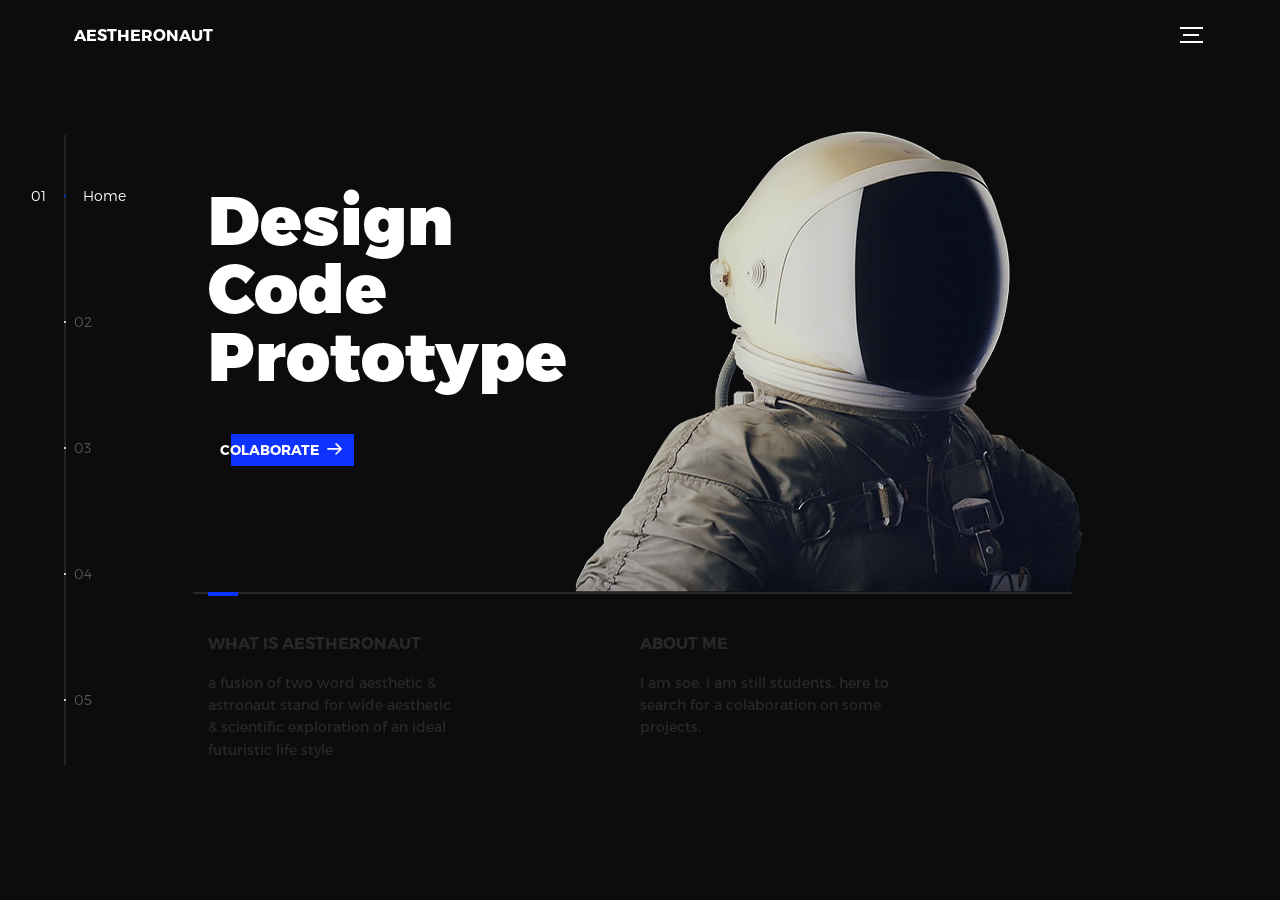
==== index.html @ 9b4fe077 "Initial Commit" ====
<!DOCTYPE html>
<html lang="en">
<head>
  <title>Aestheronaut</title>
  <meta charset="utf-8">
  <meta name="viewport" content="width=device-width, initial-scale=1">
  <meta http-equiv="X-UA-Compatible" content="IE=edge">
  <meta name="description" content="HTML5 website template">
  <meta name="keywords" content="global, template, html, sass, jquery">
  <meta name="author" content="Bucky Maler">
  <link rel="stylesheet" href="assets/css/main.css">
</head>
<body>

<!-- notification for small viewports and landscape oriented smartphones -->
<div class="device-notification">
  <a class="device-notification--logo" href="#0">
    <img src="assets/img/logo.png" alt="">
    <p>Aestheronaut</p>
  </a>
  <p class="device-notification--message">We has so much to offer that we must request you orient your device to portrait or find a larger screen. You won't be disappointed.</p>
</div>

<div class="perspective effect-rotate-left">
  <div class="container"><div class="outer-nav--return"></div>
    <div id="viewport" class="l-viewport">
      <div class="l-wrapper">
        <header class="header">
          <a class="header--logo" href="#0">
            <img src="assets/img/logo.png" alt="">
            <p>Aestheronaut</p>
          </a>
          <button class="header--cta cta">Colaborate</button>
          <div class="header--nav-toggle">
            <span></span>
          </div>
        </header>
        <nav class="l-side-nav">
          <ul class="side-nav">
            <li class="is-active"><span>Home</span></li>
            <li><span>Works</span></li>
            <li><span>Journey</span></li>
            <li><span>Contact</span></li>
            <li><span>Colaborate</span></li>
          </ul>
        </nav>
        <ul class="l-main-content main-content">
          <li class="l-section section section--is-active">
            <div class="intro">
              <div class="intro--banner">
                <h1>Design<br>Code<br>Prototype</h1>
                <button class="cta">Colaborate
                  <svg version="1.1" id="Layer_1" xmlns="http://www.w3.org/2000/svg" xmlns:xlink="http://www.w3.org/1999/xlink" x="0px" y="0px" viewBox="0 0 150 118" style="enable-background:new 0 0 150 118;" xml:space="preserve">
                  <g transform="translate(0.000000,118.000000) scale(0.100000,-0.100000)">
                    <path d="M870,1167c-34-17-55-57-46-90c3-15,81-100,194-211l187-185l-565-1c-431,0-571-3-590-13c-55-28-64-94-18-137c21-20,33-20,597-20h575l-192-193C800,103,794,94,849,39c20-20,39-29,61-29c28,0,63,30,298,262c147,144,272,271,279,282c30,51,23,60-219,304C947,1180,926,1196,870,1167z"/>
                  </g>
                  </svg>
                  <span class="btn-background"></span>
                </button>
                <img src="assets/img/introduction-visual.png" alt="Welcome">
              </div>
              <div class="intro--options">
                <a href="#0">
                  <h3>What is Aestheronaut</h3>
                  <p>a fusion of two word aesthetic & astronaut stand for wide aesthetic & scientific exploration of an ideal futuristic life style</p>
                </a>
                <a href="#0">
                  <h3>About Me</h3>
                  <p>I am soe, i am still students, here to search for a colaboration on some projects.</p>
                </a>
                <a href="#0">
                  <h3></h3>
                  <p></p>
                </a>
              </div>
            </div>
          </li>
          <li class="l-section section">
            <div class="work">
              <h2>Selected work</h2>
              <div class="work--lockup">
                <ul class="slider">
                  <li class="slider--item slider--item-left">
                    <a href="#0">
                      <div class="slider--item-image">
                        <img src="assets/img/work-victory.jpg" alt="Victory">
                      </div>
                      <p class="slider--item-title">Art Archieve</p>
                      <p class="slider--item-description">Collection of art</p>
                    </a>
                  </li>
                  <li class="slider--item slider--item-center">
                    <a href="#0">
                      <div class="slider--item-image">
                        <img src="assets/img/gani.png" alt="Gani Icon">
                      </div>
                      <p class="slider--item-title">Gani [Windows App]</p>
                      <p class="slider--item-description">Simple file organizer app i code to organize folder in spesific category at a single click</p>
                    </a>
                  </li>
                  <li class="slider--item slider--item-right">
                    <a href="#0">
                      <div class="slider--item-image">
                        <img src="assets/img/3dforest.png" alt="Website Experiment">
                      </div>
                      <p class="slider--item-title">3D Website UX</p>
                      <p class="slider--item-description">Last Experiment i do.</p>
                    </a>
                  </li>
                </ul>
                <div class="slider--prev">
                  <svg version="1.1" id="Layer_1" xmlns="http://www.w3.org/2000/svg" xmlns:xlink="http://www.w3.org/1999/xlink" x="0px" y="0px"
                  viewBox="0 0 150 118" style="enable-background:new 0 0 150 118;" xml:space="preserve">
                  <g transform="translate(0.000000,118.000000) scale(0.100000,-0.100000)">
                    <path d="M561,1169C525,1155,10,640,3,612c-3-13,1-36,8-52c8-15,134-145,281-289C527,41,562,10,590,10c22,0,41,9,61,29
                    c55,55,49,64-163,278L296,510h575c564,0,576,0,597,20c46,43,37,109-18,137c-19,10-159,13-590,13l-565,1l182,180
                    c101,99,187,188,193,199c16,30,12,57-12,84C631,1174,595,1183,561,1169z"/>
                  </g>
                  </svg>
                </div>
                <div class="slider--next">
                  <svg version="1.1" id="Layer_1" xmlns="http://www.w3.org/2000/svg" xmlns:xlink="http://www.w3.org/1999/xlink" x="0px" y="0px" viewBox="0 0 150 118" style="enable-background:new 0 0 150 118;" xml:space="preserve">
                  <g transform="translate(0.000000,118.000000) scale(0.100000,-0.100000)">
                    <path d="M870,1167c-34-17-55-57-46-90c3-15,81-100,194-211l187-185l-565-1c-431,0-571-3-590-13c-55-28-64-94-18-137c21-20,33-20,597-20h575l-192-193C800,103,794,94,849,39c20-20,39-29,61-29c28,0,63,30,298,262c147,144,272,271,279,282c30,51,23,60-219,304C947,1180,926,1196,870,1167z"/>
                  </g>
                  </svg>
                </div>
              </div>
            </div>
          </li>
          <li class="l-section section">
            <div class="about">
              <div class="about--banner">
                <h2>Your work is going to fill a large part of your life, and the only way to be truly satisfied is to do what you believe is great work. And the only way to do great work is to love what you do. If you haven't found it yet, keep looking. Don't settle. As with all matters of the heart, you'll know when you find it.</h2>
                <p>Steve Jobs</p>
                <img src="assets/img/about-visual.png" alt="About Us">
              </div>
              <div class="about--options">
                <a href="#0">
                  <h3>Gamedev 2017-2023</h3>
                </a>
                <a href="#0">
                  <h3>Design 2018-Now</h3>
                </a>
                <a href="#0">
                  <h3>Craft 2023-Now</h3>
                </a>
              </div>
            </div>
          </li>
          <li class="l-section section">
            <div class="contact">
              <div class="contact--lockup">
                <div class="modal">
                  <div class="modal--information">
                    <p>Jl. Semarang No.5, Klojen, Malang</p>
                    <a href="mailto:sucahyoemail@gmail.com"></a>
                    <a href="tel:+6283841112298">0838-4111-2298</a>
                  </div>
                  <ul class="modal--options">
                    <li><a href="https://id.linkedin.com/in/sucahyo-d-ismuwiyoto-802b93292">LinkedIn</a></li>
                    <li><a href="https://wa.me/6283841112298/">Contact Us</a></li>
                  </ul>
                </div>
              </div>
            </div>
          </li>
          <li class="l-section section">
            <div class="hire">
              <h2>Lets do</h2>
              <form class="work-request" action="https://formspree.io/f/mkndpvek" method="POST">
                <div class="work-request--options">
                  <span class="options-a">
                    <input id="opt-1" type="checkbox" name="opt-1" value="art & craft">
                    <label for="opt-1">
                      <svg version="1.1" id="Layer_1" xmlns="http://www.w3.org/2000/svg" xmlns:xlink="http://www.w3.org/1999/xlink" x="0px" y="0px"
                      viewBox="0 0 150 111" style="enable-background:new 0 0 150 111;" xml:space="preserve">
                      <g transform="translate(0.000000,111.000000) scale(0.100000,-0.100000)">
                        <path d="M950,705L555,310L360,505C253,612,160,700,155,700c-6,0-44-34-85-75l-75-75l278-278L550-5l475,475c261,261,475,480,475,485c0,13-132,145-145,145C1349,1100,1167,922,950,705z"/>
                      </g>
                      </svg>
                      Art & Craft
                    </label>
                    <input id="opt-2" type="checkbox" name="opt-2" value="graphic design">
                    <label for="opt-2">
                      <svg version="1.1" id="Layer_1" xmlns="http://www.w3.org/2000/svg" xmlns:xlink="http://www.w3.org/1999/xlink" x="0px" y="0px"
                      viewBox="0 0 150 111" style="enable-background:new 0 0 150 111;" xml:space="preserve">
                      <g transform="translate(0.000000,111.000000) scale(0.100000,-0.100000)">
                        <path d="M950,705L555,310L360,505C253,612,160,700,155,700c-6,0-44-34-85-75l-75-75l278-278L550-5l475,475c261,261,475,480,475,485c0,13-132,145-145,145C1349,1100,1167,922,950,705z"/>
                      </g>
                      </svg>
                      Photography
                    </label>
                    <input id="opt-3" type="checkbox" name="opt-3" value="motion design">
                    <label for="opt-3">
                      <svg version="1.1" id="Layer_1" xmlns="http://www.w3.org/2000/svg" xmlns:xlink="http://www.w3.org/1999/xlink" x="0px" y="0px"
                      viewBox="0 0 150 111" style="enable-background:new 0 0 150 111;" xml:space="preserve">
                      <g transform="translate(0.000000,111.000000) scale(0.100000,-0.100000)">
                        <path d="M950,705L555,310L360,505C253,612,160,700,155,700c-6,0-44-34-85-75l-75-75l278-278L550-5l475,475c261,261,475,480,475,485c0,13-132,145-145,145C1349,1100,1167,922,950,705z"/>
                      </g>
                      </svg>
                      3D Visualisation
                    </label>
                  </span>
                  <span class="options-b">
                    <input id="opt-4" type="checkbox" name="opt-4" value="ux design">
                    <label for="opt-4">
                      <svg version="1.1" id="Layer_1" xmlns="http://www.w3.org/2000/svg" xmlns:xlink="http://www.w3.org/1999/xlink" x="0px" y="0px"
                      viewBox="0 0 150 111" style="enable-background:new 0 0 150 111;" xml:space="preserve">
                      <g transform="translate(0.000000,111.000000) scale(0.100000,-0.100000)">
                        <path d="M950,705L555,310L360,505C253,612,160,700,155,700c-6,0-44-34-85-75l-75-75l278-278L550-5l475,475c261,261,475,480,475,485c0,13-132,145-145,145C1349,1100,1167,922,950,705z"/>
                      </g>
                      </svg>
                      App Design
                    </label>
                    <input id="opt-5" type="checkbox" name="opt-5" value="webdesign">
                    <label for="opt-5">
                      <svg version="1.1" id="Layer_1" xmlns="http://www.w3.org/2000/svg" xmlns:xlink="http://www.w3.org/1999/xlink" x="0px" y="0px"
                      viewBox="0 0 150 111" style="enable-background:new 0 0 150 111;" xml:space="preserve">
                      <g transform="translate(0.000000,111.000000) scale(0.100000,-0.100000)">
                        <path d="M950,705L555,310L360,505C253,612,160,700,155,700c-6,0-44-34-85-75l-75-75l278-278L550-5l475,475c261,261,475,480,475,485c0,13-132,145-145,145C1349,1100,1167,922,950,705z"/>
                      </g>
                      </svg>
                      Webdesign
                    </label>
                    <input id="opt-6" type="checkbox" name="opt-6" value="Scientific Experiment">
                    <label for="opt-6">
                      <svg version="1.1" id="Layer_1" xmlns="http://www.w3.org/2000/svg" xmlns:xlink="http://www.w3.org/1999/xlink" x="0px" y="0px"
                      viewBox="0 0 150 111" style="enable-background:new 0 0 150 111;" xml:space="preserve">
                      <g transform="translate(0.000000,111.000000) scale(0.100000,-0.100000)">
                        <path d="M950,705L555,310L360,505C253,612,160,700,155,700c-6,0-44-34-85-75l-75-75l278-278L550-5l475,475c261,261,475,480,475,485c0,13-132,145-145,145C1349,1100,1167,922,950,705z"/>
                      </g>
                      </svg>
                      Scientific Experiment
                    </label>
                  </span>
                </div>
                <div class="work-request--information">
                  <div class="information-name">
                    <input id="name" type="text" name="name" spellcheck="false" required>
                    <label for="name">Name</label>
                  </div>
                  <div class="information-email">
                    <input id="email" type="email" name="mail" spellcheck="false" required>
                    <label for="email">Email</label>
                  </div>
                </div>
                <input type="submit" value="Send Request">
              </form>
            </div>
          </li>
        </ul>
      </div>
    </div>
  </div>
  <ul class="outer-nav">
    <li class="is-active">Home</li>
    <li>Works</li>
    <li>Journey</li>
    <li>Contact</li>
    <li>Colaborate</li>
  </ul>
</div>

<script src="https://ajax.googleapis.com/ajax/libs/jquery/2.2.4/jquery.min.js"></script>
<script>window.jQuery || document.write('<script src="assets/js/vendor/jquery-2.2.4.min.js"><\/script>')</script>
<script src="assets/js/functions-min.js"></script>
</body>
</html>
---- assets/css/main.css ----
@font-face{font-family:'Montserrat';src:url("fonts/Montserrat-Black.eot");src:local("☺"),url("fonts/Montserrat-Black.woff") format("woff"),url("fonts/Montserrat-Black.ttf") format("truetype"),url("fonts/Montserrat-Black.svg") format("svg");font-weight:900;font-style:normal}@font-face{font-family:'Montserrat';src:url("fonts/Montserrat-Bold.eot");src:local("☺"),url("fonts/Montserrat-Bold.woff") format("woff"),url("fonts/Montserrat-Bold.ttf") format("truetype"),url("fonts/Montserrat-Bold.svg") format("svg");font-weight:700;font-style:normal}@font-face{font-family:'Montserrat';src:url("fonts/Montserrat-Regular.eot");src:local("☺"),url("fonts/Montserrat-Regular.woff") format("woff"),url("fonts/Montserrat-Regular.ttf") format("truetype"),url("fonts/Montserrat-Regular.svg") format("svg");font-weight:400;font-style:normal}@font-face{font-family:'Montserrat';src:url("fonts/Montserrat-Light.eot");src:local("☺"),url("fonts/Montserrat-Light.woff") format("woff"),url("fonts/Montserrat-Light.ttf") format("truetype"),url("fonts/Montserrat-Light.svg") format("svg");font-weight:300;font-style:normal}/*! normalize.css v3.0.2 | MIT License | git.io/normalize */html{font-family:sans-serif;-ms-text-size-adjust:100%;-webkit-text-size-adjust:100%}body{margin:0}article,aside,details,figcaption,figure,footer,header,hgroup,main,menu,nav,section,summary{display:block}audio,canvas,progress,video{display:inline-block;vertical-align:baseline}audio:not([controls]){display:none;height:0}[hidden],template{display:none}a{background-color:transparent}a:active,a:hover{outline:0}abbr[title]{border-bottom:1px dotted}b,strong{font-weight:bold}dfn{font-style:italic}h1{font-size:2em;margin:0.67em 0}mark{background:#ff0;color:#000}small{font-size:80%}sub,sup{font-size:75%;line-height:0;position:relative;vertical-align:baseline}sup{top:-0.5em}sub{bottom:-0.25em}img{border:0}svg:not(:root){overflow:hidden}figure{margin:1em 40px}hr{box-sizing:content-box;height:0}pre{overflow:auto}code,kbd,pre,samp{font-family:monospace, monospace;font-size:1em}button,input,optgroup,select,textarea{color:inherit;font:inherit;margin:0}button{overflow:visible}button,select{text-transform:none}button,html input[type="button"],input[type="reset"],input[type="submit"]{-webkit-appearance:button;cursor:pointer}button[disabled],html input[disabled]{cursor:default}button::-moz-focus-inner,input::-moz-focus-inner{border:0;padding:0}input{line-height:normal}input[type="checkbox"],input[type="radio"]{box-sizing:border-box;padding:0}input[type="number"]::-webkit-inner-spin-button,input[type="number"]::-webkit-outer-spin-button{height:auto}input[type="search"]{-webkit-appearance:textfield;box-sizing:content-box}input[type="search"]::-webkit-search-cancel-button,input[type="search"]::-webkit-search-decoration{-webkit-appearance:none}fieldset{border:1px solid #c0c0c0;margin:0 2px;padding:0.35em 0.625em 0.75em}legend{border:0;padding:0}textarea{overflow:auto}optgroup{font-weight:bold}table{border-collapse:collapse;border-spacing:0}td,th{padding:0}::-moz-selection{background:#FFF498}::selection{background:#FFF498}::-moz-selection{background:#FFF498}img::-moz-selection{background:transparent}img::selection{background:transparent}img::-moz-selection{background:transparent}body{-webkit-tap-highlight-color:#FFF498}body{background-color:#0c0c0c;font-size:14px;line-height:1.6;font-family:"Montserrat",sans-serif;color:#fff;-webkit-font-smoothing:antialiased;-webkit-text-size-adjust:100%}.l-viewport{position:relative;width:100%;height:100vh;box-shadow:0 0 45px 5px rgba(0,0,0,0.85);overflow:hidden}.l-wrapper{position:relative;width:1440px;max-width:90%;height:100%;margin:0 auto}.l-side-nav{position:absolute;left:0;display:-webkit-box;display:-webkit-flex;display:-ms-flexbox;display:flex;height:100%;-webkit-box-align:center;-webkit-align-items:center;-ms-flex-align:center;align-items:center}.l-side-nav::before{content:"";position:absolute;top:50%;left:0;-webkit-transform:translateY(-50%);transform:translateY(-50%);width:2px;height:70%;max-height:750px;background-color:#555;opacity:.35;z-index:10}@media (max-width: 1180px){.l-side-nav{display:none}}.l-main-content{position:relative;width:100%;height:100%;margin:0;padding:0;list-style:none}.l-section{position:absolute;width:100%;height:100%}.device-notification{display:none;position:fixed;top:0;left:0;width:100%;height:100%;-webkit-box-orient:vertical;-webkit-box-direction:normal;-webkit-flex-direction:column;-ms-flex-direction:column;flex-direction:column;-webkit-box-align:center;-webkit-align-items:center;-ms-flex-align:center;-ms-grid-row-align:center;align-items:center;-webkit-box-pack:center;-webkit-justify-content:center;-ms-flex-pack:center;justify-content:center;background-color:#0c0c0c;z-index:12}.device-notification--logo{display:-webkit-box;display:-webkit-flex;display:-ms-flexbox;display:flex;-webkit-box-align:center;-webkit-align-items:center;-ms-flex-align:center;align-items:center;text-decoration:none;color:#fff}.device-notification--logo p{margin:0 0 0 10px;font-size:16px;font-weight:700;text-transform:uppercase}.device-notification--message{width:70%;margin:30px 0 0 0;font-weight:700;text-align:center}@media (max-width: 767px) and (min-width: 601px) and (max-height: 680px){.device-notification{display:-webkit-box;display:-webkit-flex;display:-ms-flexbox;display:flex}}@media (max-width: 600px) and (min-width: 480px) and (max-height: 580px){.device-notification{display:-webkit-box;display:-webkit-flex;display:-ms-flexbox;display:flex}}@media (max-width: 736px) and (min-width: 360px) and (orientation: landscape){.device-notification{display:-webkit-box;display:-webkit-flex;display:-ms-flexbox;display:flex}}@media(max-width: 359px){.device-notification{display:-webkit-box;display:-webkit-flex;display:-ms-flexbox;display:flex}}.section{opacity:0;visibility:hidden;-webkit-transition:opacity .4s ease-in-out,visibility 0s .4s;transition:opacity .4s ease-in-out,visibility 0s .4s}.section--is-active{opacity:1;visibility:visible;z-index:1;-webkit-transition:opacity .4s ease-in-out .4s;transition:opacity .4s ease-in-out .4s}.section--next{-webkit-transform:translateY(-45px);transform:translateY(-45px);-webkit-transition:-webkit-transform .4s ease-in-out;transition:-webkit-transform .4s ease-in-out;transition:transform .4s ease-in-out;transition:transform .4s ease-in-out, -webkit-transform .4s ease-in-out}.section--prev{-webkit-transform:translateY(45px);transform:translateY(45px);-webkit-transition:-webkit-transform .4s ease-in-out;transition:-webkit-transform .4s ease-in-out;transition:transform .4s ease-in-out;transition:transform .4s ease-in-out, -webkit-transform .4s ease-in-out}.header{position:absolute;top:0;left:0;display:-webkit-box;display:-webkit-flex;display:-ms-flexbox;display:flex;width:100%;height:70px;-webkit-box-align:center;-webkit-align-items:center;-ms-flex-align:center;align-items:center;-webkit-box-pack:justify;-webkit-justify-content:space-between;-ms-flex-pack:justify;justify-content:space-between;z-index:10}.header--logo{display:-webkit-box;display:-webkit-flex;display:-ms-flexbox;display:flex;-webkit-box-align:center;-webkit-align-items:center;-ms-flex-align:center;align-items:center;text-decoration:none;color:#fff}.header--logo p{margin:0 0 0 10px;font-size:16px;font-weight:700;text-transform:uppercase}.header--nav-toggle{display:-webkit-box;display:-webkit-flex;display:-ms-flexbox;display:flex;width:50px;height:50px;-webkit-box-orient:vertical;-webkit-box-direction:normal;-webkit-flex-direction:column;-ms-flex-direction:column;flex-direction:column;-webkit-box-align:center;-webkit-align-items:center;-ms-flex-align:center;align-items:center;-webkit-box-pack:center;-webkit-justify-content:center;-ms-flex-pack:center;justify-content:center;cursor:pointer}.header--nav-toggle span,.header--nav-toggle::before,.header--nav-toggle::after{content:"";position:relative;width:16px;height:2px;background-color:#fff}.header--nav-toggle::before{bottom:5px;width:23px}.header--nav-toggle::after{top:5px;width:23px}.header--cta{position:absolute;top:50%;left:50%;-webkit-transform:translate(-50%, -50%);transform:translate(-50%, -50%);padding:0 20px;line-height:30px;text-decoration:none;color:#fff;font-weight:700;text-transform:uppercase;background-color:#0f33ff;border:none;opacity:0;visibility:hidden;-webkit-transition:opacity .4s ease-in-out,visibility 0s .4s;transition:opacity .4s ease-in-out,visibility 0s .4s}.header--cta:focus{outline:none}.header--cta.is-active{opacity:1;visibility:visible;-webkit-transition:opacity .4s ease-in-out .4s;transition:opacity .4s ease-in-out .4s}@media (max-width: 767px){.header--cta{display:none}}.side-nav{position:relative;display:-webkit-box;display:-webkit-flex;display:-ms-flexbox;display:flex;width:100px;height:70%;max-height:750px;-webkit-box-orient:vertical;-webkit-box-direction:normal;-webkit-flex-direction:column;-ms-flex-direction:column;flex-direction:column;-webkit-justify-content:space-around;-ms-flex-pack:distribute;justify-content:space-around;margin:0;padding:0;list-style-position:inside;z-index:10}.side-nav>li{position:relative;top:-5px;color:#fff;font-size:6px;cursor:pointer}.side-nav>li span{position:relative;top:3px;left:10px;color:#fff;font-size:14px;font-weight:300;opacity:0;visibility:hidden}.side-nav>li::before{position:absolute;top:3px;left:10px;color:#555;font-size:14px;font-weight:300}.side-nav li:nth-child(1)::before{content:"01"}.side-nav li:nth-child(2)::before{content:"02"}.side-nav li:nth-child(3)::before{content:"03"}.side-nav li:nth-child(4)::before{content:"04"}.side-nav li:nth-child(5)::before{content:"05"}.side-nav li.is-active{color:#0f33ff;-webkit-transition:color .4s ease-in-out;transition:color .4s ease-in-out}.side-nav li.is-active span{opacity:1;visibility:visible;-webkit-transition:opacity .4s ease-in-out;transition:opacity .4s ease-in-out}.side-nav li.is-active::before{left:-33px;color:#fff}.intro{position:relative;display:-webkit-box;display:-webkit-flex;display:-ms-flexbox;display:flex;width:900px;max-width:75%;height:100%;-webkit-box-orient:vertical;-webkit-box-direction:normal;-webkit-flex-direction:column;-ms-flex-direction:column;flex-direction:column;-webkit-box-pack:center;-webkit-justify-content:center;-ms-flex-pack:center;justify-content:center;margin:0 auto}@media (max-width: 1180px){.intro{max-width:100%}}.intro--banner{position:relative;height:475px}.intro--banner::before{content:"";position:absolute;bottom:20px;left:-15px;right:0;height:2px;background-color:#282828}.intro--banner::after{content:"";position:absolute;bottom:18px;left:0;width:30px;height:4px;background-color:#0f33ff}.intro--banner h1{position:relative;font-size:68px;font-weight:900;line-height:1;z-index:1}.intro--banner button{position:relative;padding:5px 17px 5px 12px;font-weight:700;text-transform:uppercase;background-color:transparent;border:none}.intro--banner button .btn-background{position:absolute;top:0;left:23px;right:0;height:100%;background-color:#0f33ff;z-index:-1;-webkit-transition:left .2s ease-in-out;transition:left .2s ease-in-out}.intro--banner button:hover .btn-background{left:0}.intro--banner button:focus{outline:none}.intro--banner button svg{position:relative;left:5px;width:15px;fill:#fff}.intro--banner img{position:absolute;bottom:21px;right:-12px}.intro--options{display:-webkit-box;display:-webkit-flex;display:-ms-flexbox;display:flex;-webkit-box-pack:justify;-webkit-justify-content:space-between;-ms-flex-pack:justify;justify-content:space-between;margin:0;padding:0;list-style:none}.intro--options>a{max-width:250px;text-decoration:none;color:#282828;-webkit-transition:color .2s ease-in-out;transition:color .2s ease-in-out}.intro--options>a:hover{color:#fff}.intro--options h3{font-size:16px;text-transform:uppercase}.intro--options p{margin-bottom:0}@media (max-width: 900px){.intro--banner{height:380px}.intro--banner h1{font-size:55px}.intro--banner img{width:430px}.intro--options>a{margin-right:30px}.intro--options>a:last-child{margin-right:0}}@media (max-width: 767px){.intro--banner{height:305px}.intro--banner h1{font-size:44px}.intro--banner img{width:330px}.intro--options{display:block}.intro--options>a{display:block;max-width:100%;margin:0 0 30px 0}.intro--options>a:last-child{margin-bottom:0}}@media (max-width: 600px){.intro--banner{height:360px}.intro--banner h1{font-size:55px}.intro--banner img{display:none}}@media (max-width: 600px) and (max-height: 750px){.intro--banner{height:auto}.intro--banner::before,.intro--banner::after{display:none}.intro--banner h1{margin-top:0}.intro--options{display:none}}.work{position:relative;display:-webkit-box;display:-webkit-flex;display:-ms-flexbox;display:flex;width:960px;max-width:80%;height:100%;-webkit-box-orient:vertical;-webkit-box-direction:normal;-webkit-flex-direction:column;-ms-flex-direction:column;flex-direction:column;-webkit-box-pack:center;-webkit-justify-content:center;-ms-flex-pack:center;justify-content:center;margin:0 auto}@media (max-width: 1180px){.work{max-width:100%}}.work h2{margin:0 0 20px 0;font-size:30px;text-align:center}.work--lockup{position:relative}.work--lockup .slider{position:relative;display:-webkit-box;display:-webkit-flex;display:-ms-flexbox;display:flex;width:80%;margin:0 auto;padding:0;list-style:none}.work--lockup .slider--item{position:absolute;display:none;text-align:center}.work--lockup .slider--item a{text-decoration:none;color:#858585}.work--lockup .slider--item-title{margin-top:10px;font-size:12px;font-weight:700;text-transform:uppercase}.work--lockup .slider--item-description{display:none;max-width:250px;margin:0 auto}.work--lockup .slider--item-image{width:150px;height:150px;margin:0 auto;border-radius:50%;overflow:hidden}.work--lockup .slider--item-image img{width:100%}.work--lockup .slider--item-left{top:50%;left:0;-webkit-transform:translateY(-50%);transform:translateY(-50%);display:block}.work--lockup .slider--item-right{top:50%;right:0;-webkit-transform:translateY(-50%);transform:translateY(-50%);display:block}.work--lockup .slider--item-center{position:relative;top:30px;left:50%;-webkit-transform:translateX(-50%);transform:translateX(-50%);display:block}.work--lockup .slider--item-center a{color:#fff}.work--lockup .slider--item-center .slider--item-title{margin-top:25px;font-size:16px}.work--lockup .slider--item-center .slider--item-description{display:block}.work--lockup .slider--item-center .slider--item-image{width:300px;height:300px}.work--lockup .slider--next,.work--lockup .slider--prev{position:absolute;top:160px;display:-webkit-box;display:-webkit-flex;display:-ms-flexbox;display:flex;width:50px;height:50px;-webkit-box-align:center;-webkit-align-items:center;-ms-flex-align:center;align-items:center;-webkit-box-pack:center;-webkit-justify-content:center;-ms-flex-pack:center;justify-content:center;background-color:#282828;border-radius:50%;cursor:pointer}.work--lockup .slider--next svg,.work--lockup .slider--prev svg{width:20px;fill:#fff}.work--lockup .slider--next{right:0}.work--lockup .slider--prev{left:0}@media (max-width: 900px){.work--lockup .slider--item-image{width:120px;height:120px}.work--lockup .slider--item-center .slider--item-image{width:240px;height:240px}.work--lockup .slider--next,.work--lockup .slider--prev{top:130px}}@media (max-width: 767px){.work--lockup .slider{width:75%}.work--lockup .slider--item-image{width:90px;height:90px}.work--lockup .slider--item-center .slider--item-image{width:190px;height:190px}.work--lockup .slider--next,.work--lockup .slider--prev{top:105px}}@media (max-width: 600px){.work--lockup .slider{width:auto}.work--lockup .slider--item-left,.work--lockup .slider--item-right{display:none}}.about{position:relative;display:-webkit-box;display:-webkit-flex;display:-ms-flexbox;display:flex;width:900px;max-width:75%;height:100%;-webkit-box-orient:vertical;-webkit-box-direction:normal;-webkit-flex-direction:column;-ms-flex-direction:column;flex-direction:column;-webkit-box-pack:center;-webkit-justify-content:center;-ms-flex-pack:center;justify-content:center;margin:0 auto}@media (max-width: 1180px){.about{max-width:100%}}.about--banner{position:relative;height:475px}.about--banner::before{content:"";position:absolute;top:20px;left:200px;-webkit-transform:rotate(-25deg);transform:rotate(-25deg);border:5px solid #0f33ff;border-right-color:transparent;border-bottom-color:transparent}.about--banner::after{content:"";position:absolute;top:75px;left:400px;-webkit-transform:rotate(45deg);transform:rotate(45deg);width:10px;height:10px;background-color:#0f33ff}.about--banner h2{position:relative;margin-top:35px;font-size:30px;font-weight:900;line-height:1;z-index:1}.about--banner h2::before{content:"";position:absolute;top:60px;left:268px;width:30px;height:30px;background-color:#0f33ff;border-radius:50%}.about--banner h2::after{content:"";position:absolute;top:255px;left:255px;width:10px;height:10px;background-color:#0f33ff}.about--banner a{padding:5px 17px 5px 0;text-decoration:none;color:#fff;font-weight:700;text-transform:uppercase;background-color:transparent}.about--banner a:hover svg{left:10px}.about--banner a svg{position:relative;left:5px;width:15px;fill:#fff;-webkit-transition:left .2s ease-in-out;transition:left .2s ease-in-out}.about--banner img{position:absolute;bottom:-90px;right:-12px}.about--options{display:-webkit-box;display:-webkit-flex;display:-ms-flexbox;display:flex;max-width:600px;-webkit-box-pack:justify;-webkit-justify-content:space-between;-ms-flex-pack:justify;justify-content:space-between;margin:0;padding:0;list-style:none}.about--options>a{position:relative;width:150px;height:75px;text-decoration:none;color:#fff;border:10px solid #0f33ff;background-position:center;background-size:cover;background-repeat:no-repeat}.about--options>a:nth-child(1){background-image:url("../img/gamedev.png")}.about--options>a:nth-child(2){background-image:url("../img/about-philosophy.jpg")}.about--options>a:nth-child(3){background-image:url("../img/room.jpg")}.about--options>a:hover h3{bottom:-50px}.about--options h3{position:absolute;bottom:-38px;left:10px;font-size:16px;text-transform:uppercase;-webkit-transition:bottom .2s ease-in-out,left .2s ease-in-out;transition:bottom .2s ease-in-out,left .2s ease-in-out}@media (max-width: 767px){.about--banner{height:305px}.about--banner::before{top:0;left:125px}.about--banner::after{top:35px;left:260px}.about--banner h2{margin-top:10px;font-size:44px}.about--banner h2::before{top:28px;left:168px}.about--banner h2::after{top:163px;left:163px}.about--banner img{width:315px}}@media (max-width: 600px){.about--banner{height:auto}.about--banner::before{left:155px}.about--banner::after{left:310px}.about--banner h2{margin-top:0;font-size:55px}.about--banner h2::before{top:43px;left:214px}.about--banner h2::after{top:205px;left:205px}.about--banner img{display:none}.about--options{display:none}}.contact{position:fixed;top:0;left:0;width:100%;height:100%;background-image:url("../img/contact-visual.png");background-position:center;background-size:cover;background-repeat:no-repeat}.contact--lockup{position:relative;display:-webkit-box;display:-webkit-flex;display:-ms-flexbox;display:flex;width:900px;max-width:75%;height:100%;-webkit-box-align:center;-webkit-align-items:center;-ms-flex-align:center;align-items:center;-webkit-box-pack:end;-webkit-justify-content:flex-end;-ms-flex-pack:end;justify-content:flex-end;margin:0 auto}@media (max-width: 1180px){.contact--lockup{max-width:90%}}@media (max-width: 767px){.contact--lockup{-webkit-box-pack:center;-webkit-justify-content:center;-ms-flex-pack:center;justify-content:center}}.contact--lockup .modal{padding:45px 45px;text-align:center;background-color:#0c0c0c;box-shadow:0 0 30px 0 rgba(0,0,0,0.75)}.contact--lockup .modal--information p,.contact--lockup .modal--information a{display:block;margin:14px 0;text-decoration:none;color:#fff;font-weight:700}.contact--lockup .modal--information p{margin-top:0}.contact--lockup .modal--options{margin:0;padding:0;list-style:none}.contact--lockup .modal--options>li{width:130px;margin:0 auto 25px auto}.contact--lockup .modal--options li:nth-child(1){background-color:#1769ff}.contact--lockup .modal--options li:nth-child(2){background-color:#4cea76}.contact--lockup .modal--options li:nth-child(3){margin-bottom:0;background-color:#0f33ff;text-transform:uppercase}.contact--lockup .modal--options a{display:block;width:100%;padding:8px 0;text-decoration:none;color:#fff;font-weight:700}.hire{position:relative;display:-webkit-box;display:-webkit-flex;display:-ms-flexbox;display:flex;width:700px;max-width:75%;height:100%;-webkit-box-orient:vertical;-webkit-box-direction:normal;-webkit-flex-direction:column;-ms-flex-direction:column;flex-direction:column;-webkit-box-pack:center;-webkit-justify-content:center;-ms-flex-pack:center;justify-content:center;margin:0 auto}@media (max-width: 1180px){.hire{max-width:100%}}.hire h2{margin:0 0 20px 0;font-size:30px;text-align:center}.work-request{display:-webkit-box;display:-webkit-flex;display:-ms-flexbox;display:flex;width:100%;-webkit-box-orient:vertical;-webkit-box-direction:normal;-webkit-flex-direction:column;-ms-flex-direction:column;flex-direction:column;-webkit-box-align:center;-webkit-align-items:center;-ms-flex-align:center;align-items:center;color:#fff}.work-request input[type="submit"]{width:400px;max-width:100%;line-height:50px;font-size:16px;font-weight:700;text-transform:uppercase;background-color:#0f33ff;border:none;border-radius:0}.work-request input[type="submit"]:focus{outline:none}.work-request--options{display:-webkit-box;display:-webkit-flex;display:-ms-flexbox;display:flex;width:100%;-webkit-box-orient:vertical;-webkit-box-direction:normal;-webkit-flex-direction:column;-ms-flex-direction:column;flex-direction:column;-webkit-box-align:center;-webkit-align-items:center;-ms-flex-align:center;align-items:center;margin:30px 0}.work-request--options .options-a{display:-webkit-box;display:-webkit-flex;display:-ms-flexbox;display:flex;width:100%;-webkit-box-pack:justify;-webkit-justify-content:space-between;-ms-flex-pack:justify;justify-content:space-between}.work-request--options .options-b{display:-webkit-box;display:-webkit-flex;display:-ms-flexbox;display:flex;width:72%;-webkit-flex-wrap:wrap;-ms-flex-wrap:wrap;flex-wrap:wrap;-webkit-justify-content:space-around;-ms-flex-pack:distribute;justify-content:space-around}.work-request--options label{display:block;width:200px;margin-bottom:30px;line-height:50px;font-size:16px;font-weight:700;text-align:center;border:2px solid #fff;cursor:pointer;-webkit-transition:background-color .2s ease-in-out,border-color .2s ease-in-out;transition:background-color .2s ease-in-out,border-color .2s ease-in-out}.work-request--options label svg{position:relative;left:-5px;width:0;fill:#fff;-webkit-transition:width .2s ease-in-out;transition:width .2s ease-in-out}.work-request--options input[type="checkbox"]{display:none}.work-request--options input[type="checkbox"]:checked+label{background-color:#0f33ff;border-color:#0f33ff}.work-request--options input[type="checkbox"]:checked+label svg{width:15px}.work-request--information{display:-webkit-box;display:-webkit-flex;display:-ms-flexbox;display:flex;width:100%;-webkit-box-pack:justify;-webkit-justify-content:space-between;-ms-flex-pack:justify;justify-content:space-between;margin-bottom:60px}.work-request--information .information-name,.work-request--information .information-email{position:relative;width:45%;height:50px;font-size:30px;font-weight:300}.work-request--information input[type="text"],.work-request--information input[type="email"]{width:100%;padding:0 0 5px 0;background-color:transparent;border:none;border-bottom:1px solid #fff;border-radius:0}.work-request--information input[type="text"]:focus,.work-request--information input[type="email"]:focus{outline:none;background-color:#0c0c0c}.work-request--information label{position:absolute;top:0;left:0;pointer-events:none;-webkit-transition:top .2s ease-in-out,font-size .2s ease-in-out;transition:top .2s ease-in-out,font-size .2s ease-in-out}.work-request--information input:focus+label,.work-request--information input.has-value+label{top:-15px;font-size:14px}@media (max-width: 767px){.work-request--options{-webkit-box-orient:horizontal;-webkit-box-direction:normal;-webkit-flex-direction:row;-ms-flex-direction:row;flex-direction:row;-webkit-justify-content:space-around;-ms-flex-pack:distribute;justify-content:space-around}.work-request--options .options-a,.work-request--options .options-b{display:block;width:auto}}@media (max-width: 600px){.work-request--options{margin:20px 0}}@media (max-width: 600px) and (max-width: 415px){.work-request--options{-webkit-box-pack:justify;-webkit-justify-content:space-between;-ms-flex-pack:justify;justify-content:space-between}}@media (max-width: 600px){.work-request--options label{width:150px;margin-bottom:15px;font-size:14px}.work-request--options input[type="checkbox"]:checked+label svg{width:12px}.work-request--information{margin-bottom:30px}.work-request--information .information-name,.work-request--information .information-email{height:40px;font-size:24px}}.perspective{position:relative;width:100%;height:100%;overflow:hidden}.perspective--modalview{position:fixed;-webkit-perspective:1500px;perspective:1500px}.container{position:relative;-webkit-transform:translateZ(0) translateX(0) rotateY(0deg);transform:translateZ(0) translateX(0) rotateY(0deg);min-height:100%;outline:30px solid #0f33ff;-webkit-transition:-webkit-transform .4s;transition:-webkit-transform .4s;transition:transform .4s;transition:transform .4s, -webkit-transform .4s}.modalview .container{position:absolute;width:100%;height:100%;overflow:hidden;-webkit-backface-visibility:hidden;backface-visibility:hidden}.effect-rotate-left .container{-webkit-transform-origin:0% 50%;transform-origin:0% 50%;-webkit-transition:-webkit-transform .4s;transition:-webkit-transform .4s;transition:transform .4s;transition:transform .4s, -webkit-transform .4s}.effect-rotate-left--animate .container{-webkit-transform:translateZ(-1800px) translateX(-50%) rotateY(45deg);transform:translateZ(-1800px) translateX(-50%) rotateY(45deg);outline:30px solid #0f33ff}.outer-nav{position:absolute;top:50%;left:55%;-webkit-transform:translateY(-50%);transform:translateY(-50%);-webkit-transform-style:preserve-3d;transform-style:preserve-3d;margin:0;padding:0;list-style:none;text-align:center;visibility:hidden;-webkit-transition:visibility 0s .2s;transition:visibility 0s .2s}.outer-nav.is-vis{visibility:visible}.outer-nav--return{position:absolute;top:0;left:0;width:100%;height:100%;display:none;cursor:pointer;z-index:11}.outer-nav--return.is-vis{display:block}.outer-nav>li{-webkit-transform-style:preserve-3d;transform-style:preserve-3d;-webkit-transform:translateX(350px) translateZ(-1000px);transform:translateX(350px) translateZ(-1000px);font-size:55px;font-weight:900;opacity:0;cursor:pointer;-webkit-transition:opacity .2s,-webkit-transform .2s;transition:opacity .2s,-webkit-transform .2s;transition:transform .2s,opacity .2s;transition:transform .2s,opacity .2s,-webkit-transform .2s}.outer-nav>li.is-vis{-webkit-transform:translateX(0) translateZ(0);transform:translateX(0) translateZ(0);opacity:1;-webkit-transition:opacity .4s,-webkit-transform .4s;transition:opacity .4s,-webkit-transform .4s;transition:transform .4s,opacity .4s;transition:transform .4s,opacity .4s,-webkit-transform .4s}.outer-nav>li::before{content:"";position:absolute;top:50%;left:50%;-webkit-transform:translate(-50%, -25%);transform:translate(-50%, -25%);width:110%;height:15px;opacity:0;background-color:#0f33ff}.outer-nav>li.is-active::before{opacity:1}@media (max-width: 767px){.outer-nav>li{font-size:44px}}@media (max-width: 600px){.outer-nav>li{font-size:34px}}.outer-nav li.is-vis:nth-child(2){-webkit-transition-delay:.04s;transition-delay:.04s}.outer-nav li.is-vis:nth-child(3){-webkit-transition-delay:.08s;transition-delay:.08s}.outer-nav li.is-vis:nth-child(4){-webkit-transition-delay:.12s;transition-delay:.12s}.outer-nav li.is-vis:nth-child(5){-webkit-transition-delay:.16s;transition-delay:.16s}
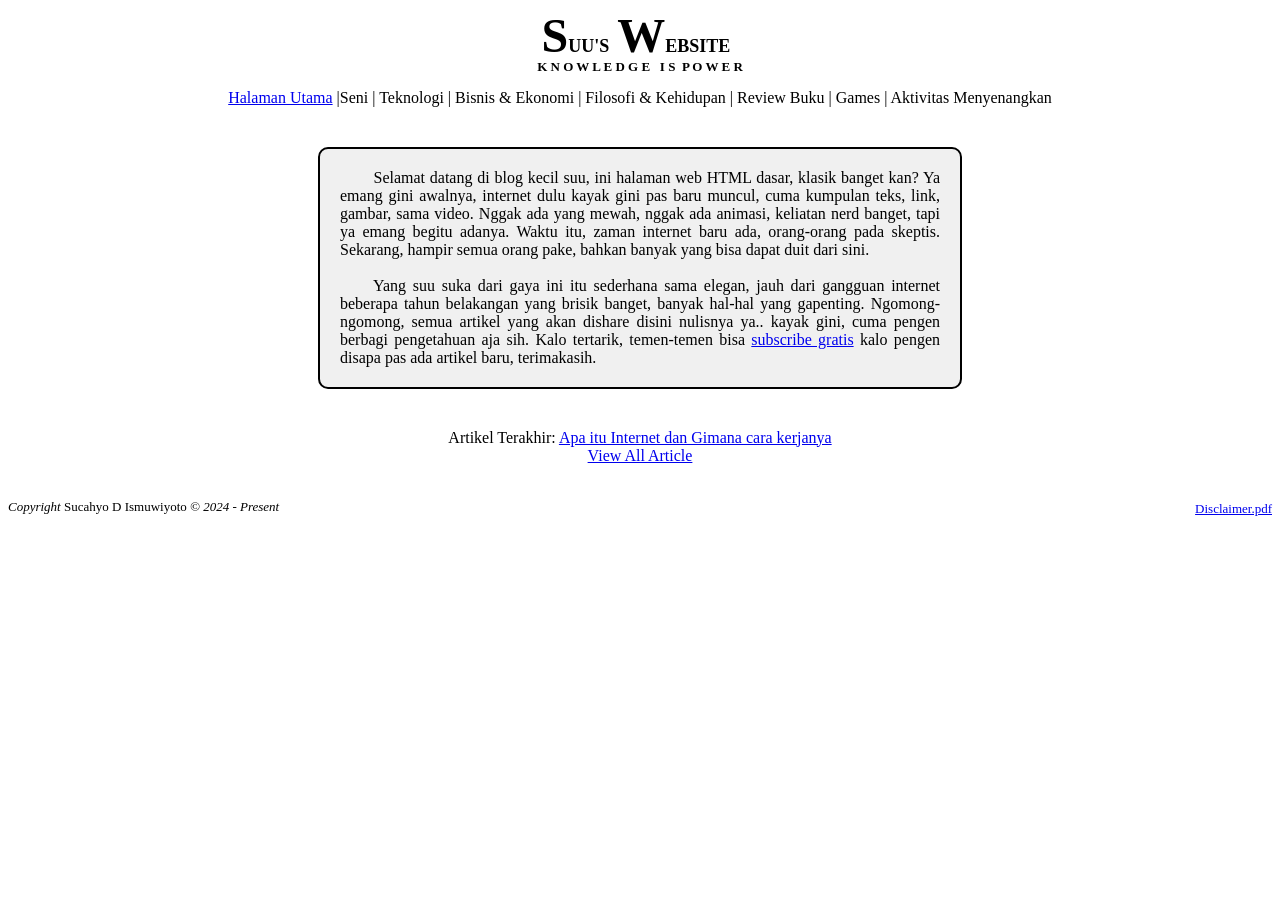
==== commit 2abbdc7e: "Add files via upload" ====
--- a/index.html
+++ b/index.html
@@ -1,269 +1,90 @@
-<!DOCTYPE html>
-<html lang="en">
-<head>
-  <title>Aestheronaut</title>
-  <meta charset="utf-8">
-  <meta name="viewport" content="width=device-width, initial-scale=1">
-  <meta http-equiv="X-UA-Compatible" content="IE=edge">
-  <meta name="description" content="HTML5 website template">
-  <meta name="keywords" content="global, template, html, sass, jquery">
-  <meta name="author" content="Bucky Maler">
-  <link rel="stylesheet" href="assets/css/main.css">
-</head>
-<body>
-
-<!-- notification for small viewports and landscape oriented smartphones -->
-<div class="device-notification">
-  <a class="device-notification--logo" href="#0">
-    <img src="assets/img/logo.png" alt="">
-    <p>Aestheronaut</p>
-  </a>
-  <p class="device-notification--message">We has so much to offer that we must request you orient your device to portrait or find a larger screen. You won't be disappointed.</p>
-</div>
-
-<div class="perspective effect-rotate-left">
-  <div class="container"><div class="outer-nav--return"></div>
-    <div id="viewport" class="l-viewport">
-      <div class="l-wrapper">
-        <header class="header">
-          <a class="header--logo" href="#0">
-            <img src="assets/img/logo.png" alt="">
-            <p>Aestheronaut</p>
-          </a>
-          <button class="header--cta cta">Colaborate</button>
-          <div class="header--nav-toggle">
-            <span></span>
-          </div>
-        </header>
-        <nav class="l-side-nav">
-          <ul class="side-nav">
-            <li class="is-active"><span>Home</span></li>
-            <li><span>Works</span></li>
-            <li><span>Journey</span></li>
-            <li><span>Contact</span></li>
-            <li><span>Colaborate</span></li>
-          </ul>
-        </nav>
-        <ul class="l-main-content main-content">
-          <li class="l-section section section--is-active">
-            <div class="intro">
-              <div class="intro--banner">
-                <h1>Design<br>Code<br>Prototype</h1>
-                <button class="cta">Colaborate
-                  <svg version="1.1" id="Layer_1" xmlns="http://www.w3.org/2000/svg" xmlns:xlink="http://www.w3.org/1999/xlink" x="0px" y="0px" viewBox="0 0 150 118" style="enable-background:new 0 0 150 118;" xml:space="preserve">
-                  <g transform="translate(0.000000,118.000000) scale(0.100000,-0.100000)">
-                    <path d="M870,1167c-34-17-55-57-46-90c3-15,81-100,194-211l187-185l-565-1c-431,0-571-3-590-13c-55-28-64-94-18-137c21-20,33-20,597-20h575l-192-193C800,103,794,94,849,39c20-20,39-29,61-29c28,0,63,30,298,262c147,144,272,271,279,282c30,51,23,60-219,304C947,1180,926,1196,870,1167z"/>
-                  </g>
-                  </svg>
-                  <span class="btn-background"></span>
-                </button>
-                <img src="assets/img/introduction-visual.png" alt="Welcome">
-              </div>
-              <div class="intro--options">
-                <a href="#0">
-                  <h3>What is Aestheronaut</h3>
-                  <p>a fusion of two word aesthetic & astronaut stand for wide aesthetic & scientific exploration of an ideal futuristic life style</p>
-                </a>
-                <a href="#0">
-                  <h3>About Me</h3>
-                  <p>I am soe, i am still students, here to search for a colaboration on some projects.</p>
-                </a>
-                <a href="#0">
-                  <h3></h3>
-                  <p></p>
-                </a>
-              </div>
-            </div>
-          </li>
-          <li class="l-section section">
-            <div class="work">
-              <h2>Selected work</h2>
-              <div class="work--lockup">
-                <ul class="slider">
-                  <li class="slider--item slider--item-left">
-                    <a href="#0">
-                      <div class="slider--item-image">
-                        <img src="assets/img/work-victory.jpg" alt="Victory">
-                      </div>
-                      <p class="slider--item-title">Art Archieve</p>
-                      <p class="slider--item-description">Collection of art</p>
-                    </a>
-                  </li>
-                  <li class="slider--item slider--item-center">
-                    <a href="#0">
-                      <div class="slider--item-image">
-                        <img src="assets/img/gani.png" alt="Gani Icon">
-                      </div>
-                      <p class="slider--item-title">Gani [Windows App]</p>
-                      <p class="slider--item-description">Simple file organizer app i code to organize folder in spesific category at a single click</p>
-                    </a>
-                  </li>
-                  <li class="slider--item slider--item-right">
-                    <a href="#0">
-                      <div class="slider--item-image">
-                        <img src="assets/img/3dforest.png" alt="Website Experiment">
-                      </div>
-                      <p class="slider--item-title">3D Website UX</p>
-                      <p class="slider--item-description">Last Experiment i do.</p>
-                    </a>
-                  </li>
-                </ul>
-                <div class="slider--prev">
-                  <svg version="1.1" id="Layer_1" xmlns="http://www.w3.org/2000/svg" xmlns:xlink="http://www.w3.org/1999/xlink" x="0px" y="0px"
-                  viewBox="0 0 150 118" style="enable-background:new 0 0 150 118;" xml:space="preserve">
-                  <g transform="translate(0.000000,118.000000) scale(0.100000,-0.100000)">
-                    <path d="M561,1169C525,1155,10,640,3,612c-3-13,1-36,8-52c8-15,134-145,281-289C527,41,562,10,590,10c22,0,41,9,61,29
-                    c55,55,49,64-163,278L296,510h575c564,0,576,0,597,20c46,43,37,109-18,137c-19,10-159,13-590,13l-565,1l182,180
-                    c101,99,187,188,193,199c16,30,12,57-12,84C631,1174,595,1183,561,1169z"/>
-                  </g>
-                  </svg>
-                </div>
-                <div class="slider--next">
-                  <svg version="1.1" id="Layer_1" xmlns="http://www.w3.org/2000/svg" xmlns:xlink="http://www.w3.org/1999/xlink" x="0px" y="0px" viewBox="0 0 150 118" style="enable-background:new 0 0 150 118;" xml:space="preserve">
-                  <g transform="translate(0.000000,118.000000) scale(0.100000,-0.100000)">
-                    <path d="M870,1167c-34-17-55-57-46-90c3-15,81-100,194-211l187-185l-565-1c-431,0-571-3-590-13c-55-28-64-94-18-137c21-20,33-20,597-20h575l-192-193C800,103,794,94,849,39c20-20,39-29,61-29c28,0,63,30,298,262c147,144,272,271,279,282c30,51,23,60-219,304C947,1180,926,1196,870,1167z"/>
-                  </g>
-                  </svg>
-                </div>
-              </div>
-            </div>
-          </li>
-          <li class="l-section section">
-            <div class="about">
-              <div class="about--banner">
-                <h2>Your work is going to fill a large part of your life, and the only way to be truly satisfied is to do what you believe is great work. And the only way to do great work is to love what you do. If you haven't found it yet, keep looking. Don't settle. As with all matters of the heart, you'll know when you find it.</h2>
-                <p>Steve Jobs</p>
-                <img src="assets/img/about-visual.png" alt="About Us">
-              </div>
-              <div class="about--options">
-                <a href="#0">
-                  <h3>Gamedev 2017-2023</h3>
-                </a>
-                <a href="#0">
-                  <h3>Design 2018-Now</h3>
-                </a>
-                <a href="#0">
-                  <h3>Craft 2023-Now</h3>
-                </a>
-              </div>
-            </div>
-          </li>
-          <li class="l-section section">
-            <div class="contact">
-              <div class="contact--lockup">
-                <div class="modal">
-                  <div class="modal--information">
-                    <p>Jl. Semarang No.5, Klojen, Malang</p>
-                    <a href="mailto:sucahyoemail@gmail.com"></a>
-                    <a href="tel:+6283841112298">0838-4111-2298</a>
-                  </div>
-                  <ul class="modal--options">
-                    <li><a href="https://id.linkedin.com/in/sucahyo-d-ismuwiyoto-802b93292">LinkedIn</a></li>
-                    <li><a href="https://wa.me/6283841112298/">Contact Us</a></li>
-                  </ul>
-                </div>
-              </div>
-            </div>
-          </li>
-          <li class="l-section section">
-            <div class="hire">
-              <h2>Lets do</h2>
-              <form class="work-request" action="https://formspree.io/f/mkndpvek" method="POST">
-                <div class="work-request--options">
-                  <span class="options-a">
-                    <input id="opt-1" type="checkbox" name="opt-1" value="art & craft">
-                    <label for="opt-1">
-                      <svg version="1.1" id="Layer_1" xmlns="http://www.w3.org/2000/svg" xmlns:xlink="http://www.w3.org/1999/xlink" x="0px" y="0px"
-                      viewBox="0 0 150 111" style="enable-background:new 0 0 150 111;" xml:space="preserve">
-                      <g transform="translate(0.000000,111.000000) scale(0.100000,-0.100000)">
-                        <path d="M950,705L555,310L360,505C253,612,160,700,155,700c-6,0-44-34-85-75l-75-75l278-278L550-5l475,475c261,261,475,480,475,485c0,13-132,145-145,145C1349,1100,1167,922,950,705z"/>
-                      </g>
-                      </svg>
-                      Art & Craft
-                    </label>
-                    <input id="opt-2" type="checkbox" name="opt-2" value="graphic design">
-                    <label for="opt-2">
-                      <svg version="1.1" id="Layer_1" xmlns="http://www.w3.org/2000/svg" xmlns:xlink="http://www.w3.org/1999/xlink" x="0px" y="0px"
-                      viewBox="0 0 150 111" style="enable-background:new 0 0 150 111;" xml:space="preserve">
-                      <g transform="translate(0.000000,111.000000) scale(0.100000,-0.100000)">
-                        <path d="M950,705L555,310L360,505C253,612,160,700,155,700c-6,0-44-34-85-75l-75-75l278-278L550-5l475,475c261,261,475,480,475,485c0,13-132,145-145,145C1349,1100,1167,922,950,705z"/>
-                      </g>
-                      </svg>
-                      Photography
-                    </label>
-                    <input id="opt-3" type="checkbox" name="opt-3" value="motion design">
-                    <label for="opt-3">
-                      <svg version="1.1" id="Layer_1" xmlns="http://www.w3.org/2000/svg" xmlns:xlink="http://www.w3.org/1999/xlink" x="0px" y="0px"
-                      viewBox="0 0 150 111" style="enable-background:new 0 0 150 111;" xml:space="preserve">
-                      <g transform="translate(0.000000,111.000000) scale(0.100000,-0.100000)">
-                        <path d="M950,705L555,310L360,505C253,612,160,700,155,700c-6,0-44-34-85-75l-75-75l278-278L550-5l475,475c261,261,475,480,475,485c0,13-132,145-145,145C1349,1100,1167,922,950,705z"/>
-                      </g>
-                      </svg>
-                      3D Visualisation
-                    </label>
-                  </span>
-                  <span class="options-b">
-                    <input id="opt-4" type="checkbox" name="opt-4" value="ux design">
-                    <label for="opt-4">
-                      <svg version="1.1" id="Layer_1" xmlns="http://www.w3.org/2000/svg" xmlns:xlink="http://www.w3.org/1999/xlink" x="0px" y="0px"
-                      viewBox="0 0 150 111" style="enable-background:new 0 0 150 111;" xml:space="preserve">
-                      <g transform="translate(0.000000,111.000000) scale(0.100000,-0.100000)">
-                        <path d="M950,705L555,310L360,505C253,612,160,700,155,700c-6,0-44-34-85-75l-75-75l278-278L550-5l475,475c261,261,475,480,475,485c0,13-132,145-145,145C1349,1100,1167,922,950,705z"/>
-                      </g>
-                      </svg>
-                      App Design
-                    </label>
-                    <input id="opt-5" type="checkbox" name="opt-5" value="webdesign">
-                    <label for="opt-5">
-                      <svg version="1.1" id="Layer_1" xmlns="http://www.w3.org/2000/svg" xmlns:xlink="http://www.w3.org/1999/xlink" x="0px" y="0px"
-                      viewBox="0 0 150 111" style="enable-background:new 0 0 150 111;" xml:space="preserve">
-                      <g transform="translate(0.000000,111.000000) scale(0.100000,-0.100000)">
-                        <path d="M950,705L555,310L360,505C253,612,160,700,155,700c-6,0-44-34-85-75l-75-75l278-278L550-5l475,475c261,261,475,480,475,485c0,13-132,145-145,145C1349,1100,1167,922,950,705z"/>
-                      </g>
-                      </svg>
-                      Webdesign
-                    </label>
-                    <input id="opt-6" type="checkbox" name="opt-6" value="Scientific Experiment">
-                    <label for="opt-6">
-                      <svg version="1.1" id="Layer_1" xmlns="http://www.w3.org/2000/svg" xmlns:xlink="http://www.w3.org/1999/xlink" x="0px" y="0px"
-                      viewBox="0 0 150 111" style="enable-background:new 0 0 150 111;" xml:space="preserve">
-                      <g transform="translate(0.000000,111.000000) scale(0.100000,-0.100000)">
-                        <path d="M950,705L555,310L360,505C253,612,160,700,155,700c-6,0-44-34-85-75l-75-75l278-278L550-5l475,475c261,261,475,480,475,485c0,13-132,145-145,145C1349,1100,1167,922,950,705z"/>
-                      </g>
-                      </svg>
-                      Scientific Experiment
-                    </label>
-                  </span>
-                </div>
-                <div class="work-request--information">
-                  <div class="information-name">
-                    <input id="name" type="text" name="name" spellcheck="false" required>
-                    <label for="name">Name</label>
-                  </div>
-                  <div class="information-email">
-                    <input id="email" type="email" name="mail" spellcheck="false" required>
-                    <label for="email">Email</label>
-                  </div>
-                </div>
-                <input type="submit" value="Send Request">
-              </form>
-            </div>
-          </li>
-        </ul>
-      </div>
-    </div>
-  </div>
-  <ul class="outer-nav">
-    <li class="is-active">Home</li>
-    <li>Works</li>
-    <li>Journey</li>
-    <li>Contact</li>
-    <li>Colaborate</li>
-  </ul>
-</div>
-
-<script src="https://ajax.googleapis.com/ajax/libs/jquery/2.2.4/jquery.min.js"></script>
-<script>window.jQuery || document.write('<script src="assets/js/vendor/jquery-2.2.4.min.js"><\/script>')</script>
-<script src="assets/js/functions-min.js"></script>
-</body>
-</html>
+<!DOCTYPE html>
+<html lang="id">
+    <style>
+        h1 {
+            text-align: center;
+            line-height: 0.5;
+            margin: 0;
+            padding: 0;
+        }
+        font {
+            display: inline-block;
+        }
+        .box {
+            width: 600px;
+            padding: 20px;
+            border: 2px solid black;
+            border-radius: 10px;
+            background-color: #f0f0f0;
+            text-align: justify;
+            margin: 40px auto;
+        }
+        .list{
+            text-align: center;
+        }
+        .footer .left{
+            padding-left: 500px auto;
+            float: left;
+        }
+        .footer .right{
+            padding-right: 500px auto;
+            float: right;
+        }
+    </style>
+    <head>
+        <meta charset="UTF-8">
+        <title>Suu's Website</title>
+    </head>
+    <body>
+        <h1>
+            <br>
+            <b><font size="10">S</font><font size="4">UU'S</font></b>
+            <b><font size="10">W</font><font size="4">EBSITE</font></b>
+            <b><font size="4"> </font></b><br>
+            <font size="2">K N O W L E D G E &nbsp;&nbsp;I S&nbsp; P O W E R</font>
+        </h1>
+        <br>
+        <div class="list">
+            <font size="3"><a href="index.html">Halaman Utama</a> |Seni | Teknologi | Bisnis & Ekonomi | Filosofi & Kehidupan |
+             Review Buku | Games | Aktivitas Menyenangkan</font>
+            </div>
+        <div class="box">
+        <font size="3">
+            &nbsp;&nbsp;&nbsp;&nbsp;&nbsp;&nbsp;&nbsp;Selamat datang di blog kecil suu, ini halaman web HTML dasar, klasik banget kan?
+            Ya emang gini awalnya, internet dulu kayak gini pas baru muncul, cuma kumpulan teks,
+            link, gambar, sama video.
+            Nggak ada yang mewah, nggak ada animasi, keliatan nerd banget, tapi ya emang begitu adanya.
+            Waktu itu, zaman internet baru ada, orang-orang pada skeptis. Sekarang,
+            hampir semua orang pake, bahkan banyak yang bisa dapat duit dari sini.
+            <br>
+            <br>
+            &nbsp;&nbsp;&nbsp;&nbsp;&nbsp;Yang suu suka dari gaya ini itu sederhana sama elegan,
+            jauh dari gangguan internet beberapa tahun belakangan yang brisik banget, banyak hal-hal yang gapenting. Ngomong-ngomong, semua artikel yang akan dishare disini nulisnya ya.. kayak gini,
+            cuma pengen berbagi pengetahuan aja sih. Kalo tertarik, temen-temen bisa <a href="index.html">subscribe gratis</a>
+             kalo pengen disapa pas ada artikel baru, terimakasih.
+        </font>
+        </div>
+        <p>
+            <center>
+            <font size="3">
+            Artikel Terakhir: <a href="internet.html">Apa itu Internet dan Gimana cara kerjanya</a>
+            <br>
+            <a href="allarticle.html">View All Article</a>
+            </font>
+            </center>
+        </p>
+    </body>
+    <footer>
+        <br>
+        <div class="footer">
+            <font size="2">
+            <div class="left">
+            <i>Copyright</i> Sucahyo D Ismuwiyoto <i>© 2024 - Present</i>
+            </div>
+            <div class="right">
+            <a href="Disclaimer.pdf">Disclaimer.pdf</a>
+            </font>
+            </div>
+        </div>
+    </footer>
+</html>
